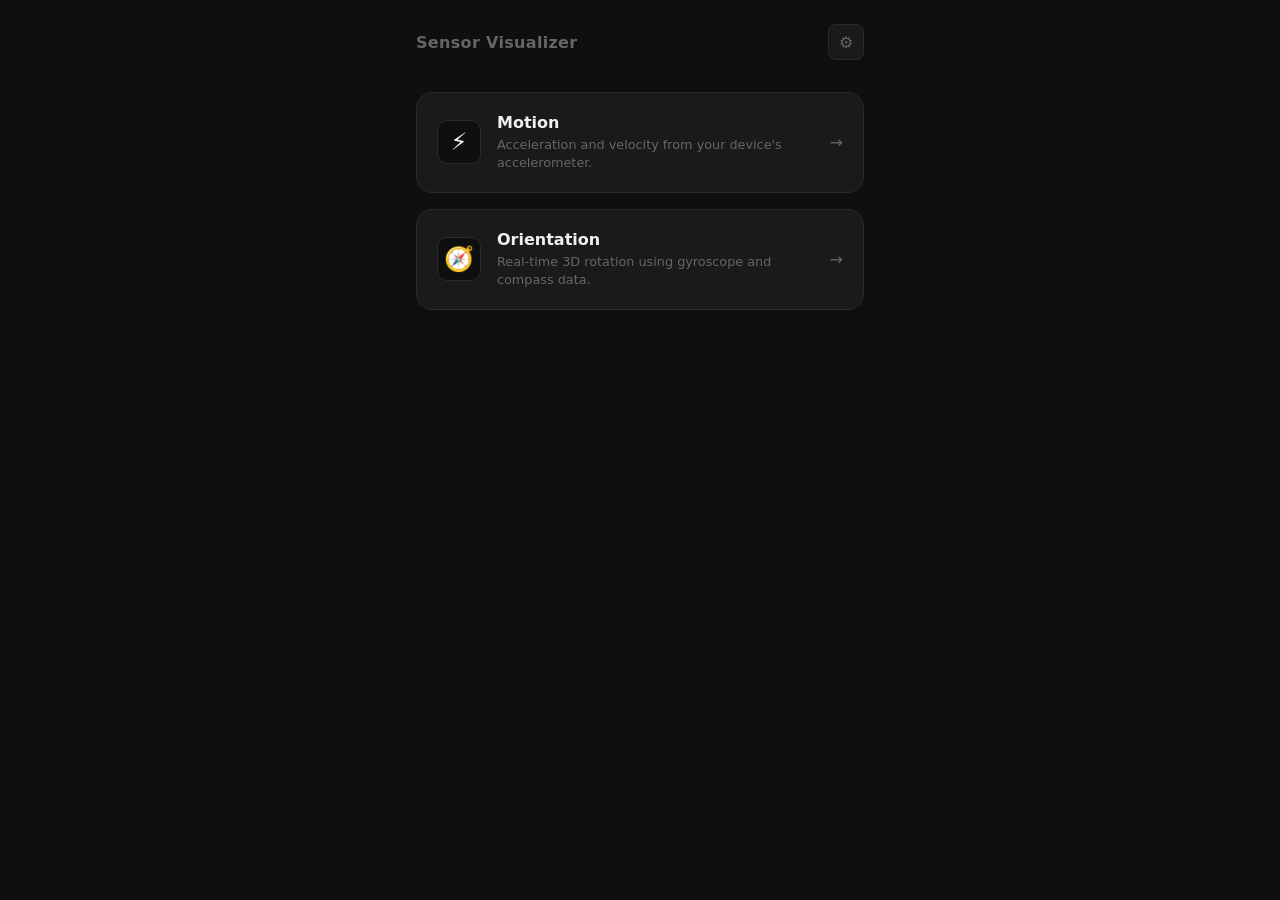
==== index.html @ a79a8cce "index page" ====
<!DOCTYPE html>
<html lang="en">
<head>
  <meta charset="UTF-8">
  <meta name="viewport" content="width=device-width, initial-scale=1.0">
  <title>Sensor Visualizer</title>
  <link rel="stylesheet" href="style.css">
</head>
<body>

  <main id="app">

    <header id="top-bar">
      <span id="app-name">Sensor Visualizer</span>
      <button id="settings-btn">⚙</button>
    </header>

    <section id="cards">

      <a href="./motion/index.html" class="sensor-card">
        <div class="card-icon">⚡</div>
        <div class="card-body">
          <h2>Motion</h2>
          <p>Acceleration and velocity from your device's accelerometer.</p>
        </div>
        <div class="card-arrow">→</div>
      </a>

      <a href="./orientation/index.html" class="sensor-card">
        <div class="card-icon">🧭</div>
        <div class="card-body">
          <h2>Orientation</h2>
          <p>Real-time 3D rotation using gyroscope and compass data.</p>
        </div>
        <div class="card-arrow">→</div>
      </a>

    </section>

  </main>

  <script src="app.js"></script>
</body>
</html>
---- style.css ----
*, *::before, *::after {
  box-sizing: border-box;
  margin: 0;
  padding: 0;
}

:root {
  --bg: #0f0f0f;
  --surface: #1a1a1a;
  --border: #2a2a2a;
  --text-primary: #f0f0f0;
  --text-muted: #666;
  --accent: #7c6aff;
  --font: 'Inter', system-ui, sans-serif;
}

body {
  background-color: var(--bg);
  color: var(--text-primary);
  font-family: var(--font);
  min-height: 100vh;
  display: flex;
  justify-content: center;
}

#app {
  width: 100%;
  max-width: 480px;
  padding: 1.5rem 1rem;
  display: flex;
  flex-direction: column;
  gap: 2rem;
}

/* Header */
#top-bar {
  display: flex;
  align-items: center;
  justify-content: space-between;
}

#app-name {
  font-size: 1rem;
  font-weight: 600;
  letter-spacing: 0.02em;
  color: var(--text-muted);
}

#settings-btn {
  background: var(--surface);
  border: 1px solid var(--border);
  color: var(--text-muted);
  border-radius: 8px;
  width: 36px;
  height: 36px;
  cursor: pointer;
  font-size: 1rem;
  display: flex;
  align-items: center;
  justify-content: center;
  transition: border-color 0.2s;
}

#settings-btn:hover {
  border-color: var(--accent);
}

/* Cards */
#cards {
  display: flex;
  flex-direction: column;
  gap: 1rem;
}

.sensor-card {
  display: flex;
  align-items: center;
  gap: 1rem;
  background: var(--surface);
  border: 1px solid var(--border);
  border-radius: 16px;
  padding: 1.25rem;
  text-decoration: none;
  color: inherit;
  transition: border-color 0.2s;
}

.sensor-card:hover {
  border-color: var(--accent);
}

.card-icon {
  font-size: 1.5rem;
  width: 44px;
  height: 44px;
  background: var(--bg);
  border: 1px solid var(--border);
  border-radius: 10px;
  display: flex;
  align-items: center;
  justify-content: center;
  flex-shrink: 0;
}

.card-body {
  flex: 1;
}

.card-body h2 {
  font-size: 1rem;
  font-weight: 600;
  margin-bottom: 0.25rem;
  color: var(--text-primary);
}

.card-body p {
  font-size: 0.8rem;
  color: var(--text-muted);
  line-height: 1.4;
}

.card-arrow {
  font-size: 1rem;
  color: var(--text-muted);
  flex-shrink: 0;
  transition: color 0.2s, transform 0.2s;
}

.sensor-card:hover .card-arrow {
  color: var(--accent);
  transform: translateX(3px);
}
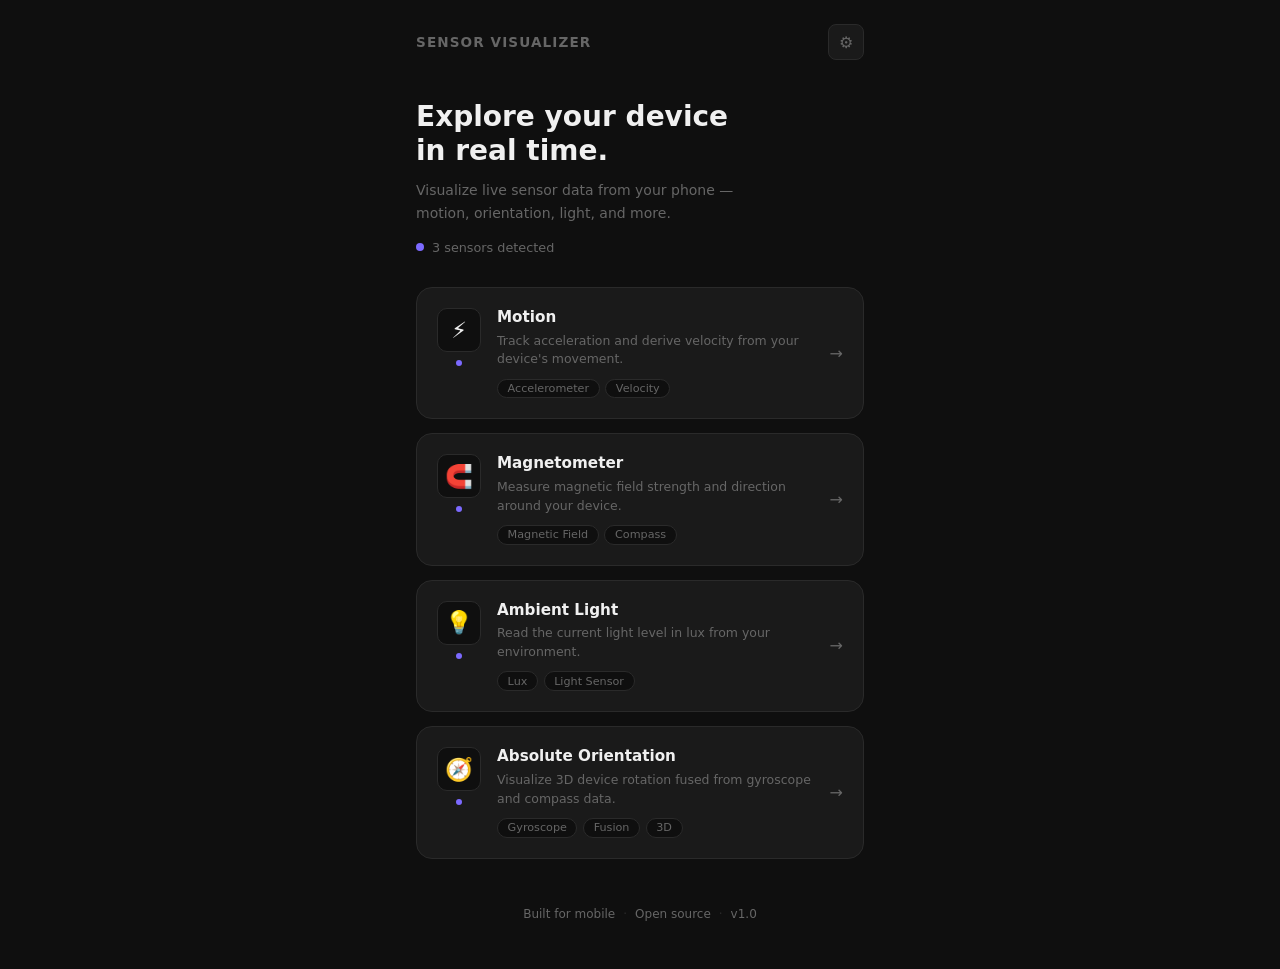
==== commit 4a595df6: "Redid index.html and style.css, added app.js" ====
--- a/index.html
+++ b/index.html
@@ -15,28 +15,92 @@
       <button id="settings-btn">⚙</button>
     </header>
 
+    <section id="hero">
+      <h1>Explore your device<br>in real time.</h1>
+      <p>Visualize live sensor data from your phone — motion, orientation, light, and more.</p>
+      <div id="sensor-status">
+        <span class="status-dot"></span>
+        <span id="sensor-count">Detecting sensors...</span>
+      </div>
+    </section>
+
     <section id="cards">
 
-      <a href="./motion/index.html" class="sensor-card">
-        <div class="card-icon">⚡</div>
+      <a href="./sensors/motion/" class="sensor-card">
+        <div class="card-top">
+          <div class="card-icon">⚡</div>
+          <span class="live-dot"></span>
+        </div>
         <div class="card-body">
           <h2>Motion</h2>
-          <p>Acceleration and velocity from your device's accelerometer.</p>
+          <p>Track acceleration and derive velocity from your device's movement.</p>
+          <div class="card-tags">
+            <span class="tag">Accelerometer</span>
+            <span class="tag">Velocity</span>
+          </div>
         </div>
         <div class="card-arrow">→</div>
       </a>
 
-      <a href="./orientation/index.html" class="sensor-card">
-        <div class="card-icon">🧭</div>
+      <a href="./sensors/magnetometer/" class="sensor-card">
+        <div class="card-top">
+          <div class="card-icon">🧲</div>
+          <span class="live-dot"></span>
+        </div>
         <div class="card-body">
-          <h2>Orientation</h2>
-          <p>Real-time 3D rotation using gyroscope and compass data.</p>
+          <h2>Magnetometer</h2>
+          <p>Measure magnetic field strength and direction around your device.</p>
+          <div class="card-tags">
+            <span class="tag">Magnetic Field</span>
+            <span class="tag">Compass</span>
+          </div>
+        </div>
+        <div class="card-arrow">→</div>
+      </a>
+
+      <a href="./sensors/ambient-light/" class="sensor-card">
+        <div class="card-top">
+          <div class="card-icon">💡</div>
+          <span class="live-dot"></span>
+        </div>
+        <div class="card-body">
+          <h2>Ambient Light</h2>
+          <p>Read the current light level in lux from your environment.</p>
+          <div class="card-tags">
+            <span class="tag">Lux</span>
+            <span class="tag">Light Sensor</span>
+          </div>
+        </div>
+        <div class="card-arrow">→</div>
+      </a>
+
+      <a href="./sensors/absolute-orientation/" class="sensor-card">
+        <div class="card-top">
+          <div class="card-icon">🧭</div>
+          <span class="live-dot"></span>
+        </div>
+        <div class="card-body">
+          <h2>Absolute Orientation</h2>
+          <p>Visualize 3D device rotation fused from gyroscope and compass data.</p>
+          <div class="card-tags">
+            <span class="tag">Gyroscope</span>
+            <span class="tag">Fusion</span>
+            <span class="tag">3D</span>
+          </div>
         </div>
         <div class="card-arrow">→</div>
       </a>
 
     </section>
 
+    <footer id="footer">
+      <span>Built for mobile</span>
+      <span class="footer-dot">·</span>
+      <span>Open source</span>
+      <span class="footer-dot">·</span>
+      <span>v1.0</span>
+    </footer>
+
   </main>
 
   <script src="app.js"></script>
--- a/style.css
+++ b/style.css
@@ -26,7 +26,7 @@
 #app {
   width: 100%;
   max-width: 480px;
-  padding: 1.5rem 1rem;
+  padding: 1.5rem 1rem 3rem;
   display: flex;
   flex-direction: column;
   gap: 2rem;
@@ -40,9 +40,10 @@
 }
 
 #app-name {
-  font-size: 1rem;
+  font-size: 0.85rem;
   font-weight: 600;
-  letter-spacing: 0.02em;
+  letter-spacing: 0.08em;
+  text-transform: uppercase;
   color: var(--text-muted);
 }
 
@@ -65,16 +66,63 @@
   border-color: var(--accent);
 }
 
+/* Hero */
+#hero {
+  display: flex;
+  flex-direction: column;
+  gap: 0.75rem;
+  padding-top: 0.5rem;
+}
+
+#hero h1 {
+  font-size: 1.75rem;
+  font-weight: 700;
+  line-height: 1.2;
+  color: var(--text-primary);
+}
+
+#hero p {
+  font-size: 0.875rem;
+  color: var(--text-muted);
+  line-height: 1.6;
+  max-width: 340px;
+}
+
+#sensor-status {
+  display: flex;
+  align-items: center;
+  gap: 0.5rem;
+  margin-top: 0.25rem;
+}
+
+.status-dot {
+  width: 8px;
+  height: 8px;
+  border-radius: 50%;
+  background: var(--accent);
+  animation: pulse 2s infinite;
+}
+
+#sensor-count {
+  font-size: 0.8rem;
+  color: var(--text-muted);
+}
+
+@keyframes pulse {
+  0%, 100% { opacity: 1; transform: scale(1); }
+  50% { opacity: 0.4; transform: scale(0.85); }
+}
+
 /* Cards */
 #cards {
   display: flex;
   flex-direction: column;
-  gap: 1rem;
+  gap: 0.875rem;
 }
 
 .sensor-card {
   display: flex;
-  align-items: center;
+  align-items: flex-start;
   gap: 1rem;
   background: var(--surface);
   border: 1px solid var(--border);
@@ -82,15 +130,25 @@
   padding: 1.25rem;
   text-decoration: none;
   color: inherit;
-  transition: border-color 0.2s;
+  transition: border-color 0.2s, background 0.2s;
+  position: relative;
 }
 
 .sensor-card:hover {
   border-color: var(--accent);
+  background: #1e1e1e;
+}
+
+.card-top {
+  display: flex;
+  flex-direction: column;
+  align-items: center;
+  gap: 0.5rem;
+  flex-shrink: 0;
 }
 
 .card-icon {
-  font-size: 1.5rem;
+  font-size: 1.4rem;
   width: 44px;
   height: 44px;
   background: var(--bg);
@@ -99,34 +157,75 @@
   display: flex;
   align-items: center;
   justify-content: center;
-  flex-shrink: 0;
+}
+
+.live-dot {
+  width: 6px;
+  height: 6px;
+  border-radius: 50%;
+  background: var(--accent);
+  animation: pulse 2s infinite;
 }
 
 .card-body {
   flex: 1;
+  display: flex;
+  flex-direction: column;
+  gap: 0.35rem;
 }
 
 .card-body h2 {
-  font-size: 1rem;
+  font-size: 0.95rem;
   font-weight: 600;
-  margin-bottom: 0.25rem;
   color: var(--text-primary);
 }
 
 .card-body p {
-  font-size: 0.8rem;
-  color: var(--text-muted);
-  line-height: 1.4;
+  font-size: 0.78rem;
+  color: var(--text-muted);
+  line-height: 1.5;
+}
+
+.card-tags {
+  display: flex;
+  flex-wrap: wrap;
+  gap: 0.35rem;
+  margin-top: 0.25rem;
+}
+
+.tag {
+  font-size: 0.7rem;
+  color: var(--text-muted);
+  background: var(--bg);
+  border: 1px solid var(--border);
+  border-radius: 999px;
+  padding: 0.15rem 0.6rem;
 }
 
 .card-arrow {
   font-size: 1rem;
   color: var(--text-muted);
   flex-shrink: 0;
+  align-self: center;
   transition: color 0.2s, transform 0.2s;
 }
 
 .sensor-card:hover .card-arrow {
   color: var(--accent);
   transform: translateX(3px);
+}
+
+/* Footer */
+#footer {
+  display: flex;
+  justify-content: center;
+  align-items: center;
+  gap: 0.5rem;
+  font-size: 0.75rem;
+  color: var(--text-muted);
+  padding-top: 1rem;
+}
+
+.footer-dot {
+  opacity: 0.3;
 }
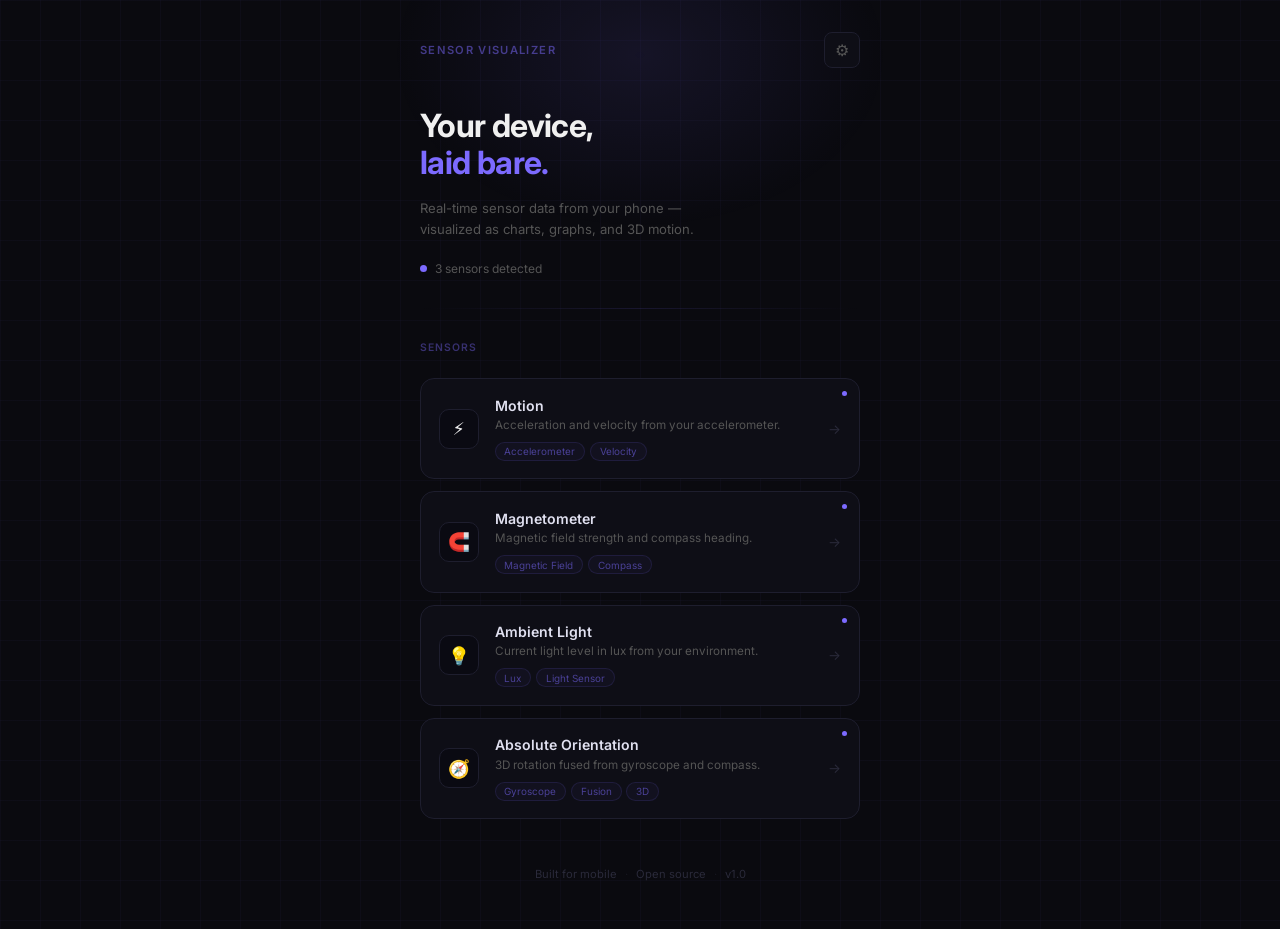
==== commit 49948144: "index page redesign with glass distortion" ====
--- a/index.html
+++ b/index.html
@@ -8,6 +8,16 @@
 </head>
 <body>
 
+  <!-- SVG filter definition -->
+  <svg id="filters" style="position:absolute;width:0;height:0;">
+    <defs>
+      <filter id="glass-distort" x="-50%" y="-50%" width="200%" height="200%" color-interpolation-filters="linearRGB">
+        <feTurbulence id="turbulence" type="turbulence" baseFrequency="0" numOctaves="3" result="noise" seed="2"/>
+        <feDisplacementMap in="SourceGraphic" in2="noise" scale="0" xChannelSelector="R" yChannelSelector="G"/>
+      </filter>
+    </defs>
+  </svg>
+
   <main id="app">
 
     <header id="top-bar">
@@ -16,24 +26,25 @@
     </header>
 
     <section id="hero">
-      <h1>Explore your device<br>in real time.</h1>
-      <p>Visualize live sensor data from your phone — motion, orientation, light, and more.</p>
+      <h1>Your device,<br><span>laid bare.</span></h1>
+      <p>Real-time sensor data from your phone — visualized as charts, graphs, and 3D motion.</p>
       <div id="sensor-status">
         <span class="status-dot"></span>
         <span id="sensor-count">Detecting sensors...</span>
       </div>
     </section>
 
+    <div class="divider"></div>
+
     <section id="cards">
+      <p class="section-label">Sensors</p>
 
       <a href="./sensors/motion/" class="sensor-card">
-        <div class="card-top">
-          <div class="card-icon">⚡</div>
-          <span class="live-dot"></span>
-        </div>
+        <span class="live-dot"></span>
+        <div class="card-icon">⚡</div>
         <div class="card-body">
           <h2>Motion</h2>
-          <p>Track acceleration and derive velocity from your device's movement.</p>
+          <p>Acceleration and velocity from your accelerometer.</p>
           <div class="card-tags">
             <span class="tag">Accelerometer</span>
             <span class="tag">Velocity</span>
@@ -43,13 +54,11 @@
       </a>
 
       <a href="./sensors/magnetometer/" class="sensor-card">
-        <div class="card-top">
-          <div class="card-icon">🧲</div>
-          <span class="live-dot"></span>
-        </div>
+        <span class="live-dot"></span>
+        <div class="card-icon">🧲</div>
         <div class="card-body">
           <h2>Magnetometer</h2>
-          <p>Measure magnetic field strength and direction around your device.</p>
+          <p>Magnetic field strength and compass heading.</p>
           <div class="card-tags">
             <span class="tag">Magnetic Field</span>
             <span class="tag">Compass</span>
@@ -59,13 +68,11 @@
       </a>
 
       <a href="./sensors/ambient-light/" class="sensor-card">
-        <div class="card-top">
-          <div class="card-icon">💡</div>
-          <span class="live-dot"></span>
-        </div>
+        <span class="live-dot"></span>
+        <div class="card-icon">💡</div>
         <div class="card-body">
           <h2>Ambient Light</h2>
-          <p>Read the current light level in lux from your environment.</p>
+          <p>Current light level in lux from your environment.</p>
           <div class="card-tags">
             <span class="tag">Lux</span>
             <span class="tag">Light Sensor</span>
@@ -75,13 +82,11 @@
       </a>
 
       <a href="./sensors/absolute-orientation/" class="sensor-card">
-        <div class="card-top">
-          <div class="card-icon">🧭</div>
-          <span class="live-dot"></span>
-        </div>
+        <span class="live-dot"></span>
+        <div class="card-icon">🧭</div>
         <div class="card-body">
           <h2>Absolute Orientation</h2>
-          <p>Visualize 3D device rotation fused from gyroscope and compass data.</p>
+          <p>3D rotation fused from gyroscope and compass.</p>
           <div class="card-tags">
             <span class="tag">Gyroscope</span>
             <span class="tag">Fusion</span>
--- a/style.css
+++ b/style.css
@@ -1,3 +1,5 @@
+@import url('https://fonts.googleapis.com/css2?family=Inter:wght@400;500;600;700&display=swap');
+
 *, *::before, *::after {
   box-sizing: border-box;
   margin: 0;
@@ -5,31 +7,56 @@
 }
 
 :root {
-  --bg: #0f0f0f;
-  --surface: #1a1a1a;
-  --border: #2a2a2a;
+  --bg: #0a0a0f;
+  --surface: #0e0e16;
+  --border: #1e1e2e;
   --text-primary: #f0f0f0;
-  --text-muted: #666;
+  --text-muted: #555;
   --accent: #7c6aff;
   --font: 'Inter', system-ui, sans-serif;
 }
 
 body {
   background-color: var(--bg);
+  background-image:
+    linear-gradient(rgba(124,106,255,0.03) 1px, transparent 1px),
+    linear-gradient(90deg, rgba(124,106,255,0.03) 1px, transparent 1px);
+  background-size: 40px 40px;
   color: var(--text-primary);
   font-family: var(--font);
   min-height: 100vh;
   display: flex;
   justify-content: center;
+  overflow-x: hidden;
+}
+
+body::before {
+  content: '';
+  position: fixed;
+  top: -120px;
+  left: 50%;
+  transform: translateX(-50%);
+  width: 500px;
+  height: 350px;
+  background: radial-gradient(ellipse, rgba(124,106,255,0.1) 0%, transparent 70%);
+  pointer-events: none;
+  z-index: 0;
 }
 
 #app {
   width: 100%;
   max-width: 480px;
-  padding: 1.5rem 1rem 3rem;
+  padding: 2rem 1.25rem 3rem;
   display: flex;
   flex-direction: column;
   gap: 2rem;
+  position: relative;
+  z-index: 1;
+}
+
+/* Filter applied to app when ripple active */
+#app.distorting {
+  filter: url(#glass-distort);
 }
 
 /* Header */
@@ -40,11 +67,12 @@
 }
 
 #app-name {
-  font-size: 0.85rem;
+  font-size: 0.7rem;
   font-weight: 600;
-  letter-spacing: 0.08em;
+  letter-spacing: 0.12em;
   text-transform: uppercase;
-  color: var(--text-muted);
+  color: var(--accent);
+  opacity: 0.5;
 }
 
 #settings-btn {
@@ -70,22 +98,27 @@
 #hero {
   display: flex;
   flex-direction: column;
-  gap: 0.75rem;
+  gap: 1rem;
   padding-top: 0.5rem;
 }
 
 #hero h1 {
-  font-size: 1.75rem;
+  font-size: 2rem;
   font-weight: 700;
-  line-height: 1.2;
+  line-height: 1.15;
+  letter-spacing: -0.02em;
   color: var(--text-primary);
 }
 
+#hero h1 span {
+  color: var(--accent);
+}
+
 #hero p {
-  font-size: 0.875rem;
-  color: var(--text-muted);
-  line-height: 1.6;
-  max-width: 340px;
+  font-size: 0.82rem;
+  color: var(--text-muted);
+  line-height: 1.65;
+  max-width: 300px;
 }
 
 #sensor-status {
@@ -96,118 +129,144 @@
 }
 
 .status-dot {
-  width: 8px;
-  height: 8px;
+  width: 7px;
+  height: 7px;
   border-radius: 50%;
   background: var(--accent);
   animation: pulse 2s infinite;
 }
 
 #sensor-count {
-  font-size: 0.8rem;
+  font-size: 0.75rem;
   color: var(--text-muted);
 }
 
 @keyframes pulse {
   0%, 100% { opacity: 1; transform: scale(1); }
-  50% { opacity: 0.4; transform: scale(0.85); }
+  50% { opacity: 0.3; transform: scale(0.8); }
+}
+
+/* Divider */
+.divider {
+  height: 1px;
+  background: linear-gradient(90deg, transparent, #7c6aff22, transparent);
 }
 
 /* Cards */
 #cards {
   display: flex;
   flex-direction: column;
-  gap: 0.875rem;
+  gap: 0.75rem;
+}
+
+.section-label {
+  font-size: 0.65rem;
+  font-weight: 600;
+  letter-spacing: 0.1em;
+  text-transform: uppercase;
+  color: var(--accent);
+  opacity: 0.4;
+  margin-bottom: 0.75rem;
+  display: block;
 }
 
 .sensor-card {
   display: flex;
-  align-items: flex-start;
+  align-items: center;
   gap: 1rem;
   background: var(--surface);
   border: 1px solid var(--border);
-  border-radius: 16px;
-  padding: 1.25rem;
+  border-radius: 14px;
+  padding: 1.1rem;
   text-decoration: none;
   color: inherit;
-  transition: border-color 0.2s, background 0.2s;
   position: relative;
+  overflow: hidden;
+  transition: border-color 0.2s;
 }
 
 .sensor-card:hover {
-  border-color: var(--accent);
-  background: #1e1e1e;
-}
-
-.card-top {
-  display: flex;
-  flex-direction: column;
-  align-items: center;
-  gap: 0.5rem;
-  flex-shrink: 0;
-}
-
-.card-icon {
-  font-size: 1.4rem;
-  width: 44px;
-  height: 44px;
-  background: var(--bg);
-  border: 1px solid var(--border);
-  border-radius: 10px;
-  display: flex;
-  align-items: center;
-  justify-content: center;
+  border-color: #7c6aff55;
+}
+
+.sensor-card::after {
+  content: '';
+  position: absolute;
+  inset: 0;
+  background: linear-gradient(135deg, #7c6aff08 0%, transparent 60%);
+  opacity: 0;
+  transition: opacity 0.2s;
+  pointer-events: none;
+}
+
+.sensor-card:hover::after {
+  opacity: 1;
 }
 
 .live-dot {
-  width: 6px;
-  height: 6px;
+  position: absolute;
+  top: 12px;
+  right: 12px;
+  width: 5px;
+  height: 5px;
   border-radius: 50%;
   background: var(--accent);
   animation: pulse 2s infinite;
 }
 
+.card-icon {
+  font-size: 1.1rem;
+  width: 40px;
+  height: 40px;
+  border-radius: 10px;
+  background: #0a0a12;
+  border: 1px solid var(--border);
+  display: flex;
+  align-items: center;
+  justify-content: center;
+  flex-shrink: 0;
+}
+
 .card-body {
   flex: 1;
   display: flex;
   flex-direction: column;
-  gap: 0.35rem;
+  gap: 0.2rem;
 }
 
 .card-body h2 {
-  font-size: 0.95rem;
+  font-size: 0.88rem;
   font-weight: 600;
-  color: var(--text-primary);
+  color: #e0e0f0;
 }
 
 .card-body p {
-  font-size: 0.78rem;
-  color: var(--text-muted);
-  line-height: 1.5;
+  font-size: 0.73rem;
+  color: var(--text-muted);
+  line-height: 1.4;
 }
 
 .card-tags {
   display: flex;
+  gap: 0.3rem;
+  margin-top: 0.35rem;
   flex-wrap: wrap;
-  gap: 0.35rem;
-  margin-top: 0.25rem;
 }
 
 .tag {
-  font-size: 0.7rem;
-  color: var(--text-muted);
-  background: var(--bg);
-  border: 1px solid var(--border);
+  font-size: 0.62rem;
+  color: #7c6aff88;
+  background: #7c6aff0a;
+  border: 1px solid #7c6aff22;
   border-radius: 999px;
-  padding: 0.15rem 0.6rem;
+  padding: 0.15rem 0.55rem;
 }
 
 .card-arrow {
-  font-size: 1rem;
-  color: var(--text-muted);
+  font-size: 0.85rem;
+  color: #2a2a3a;
   flex-shrink: 0;
-  align-self: center;
-  transition: color 0.2s, transform 0.2s;
+  transition: color 0.15s, transform 0.15s;
 }
 
 .sensor-card:hover .card-arrow {
@@ -221,11 +280,9 @@
   justify-content: center;
   align-items: center;
   gap: 0.5rem;
-  font-size: 0.75rem;
-  color: var(--text-muted);
+  font-size: 0.7rem;
+  color: #2a2a3a;
   padding-top: 1rem;
 }
 
-.footer-dot {
-  opacity: 0.3;
-}+.footer-dot { opacity: 0.4; }
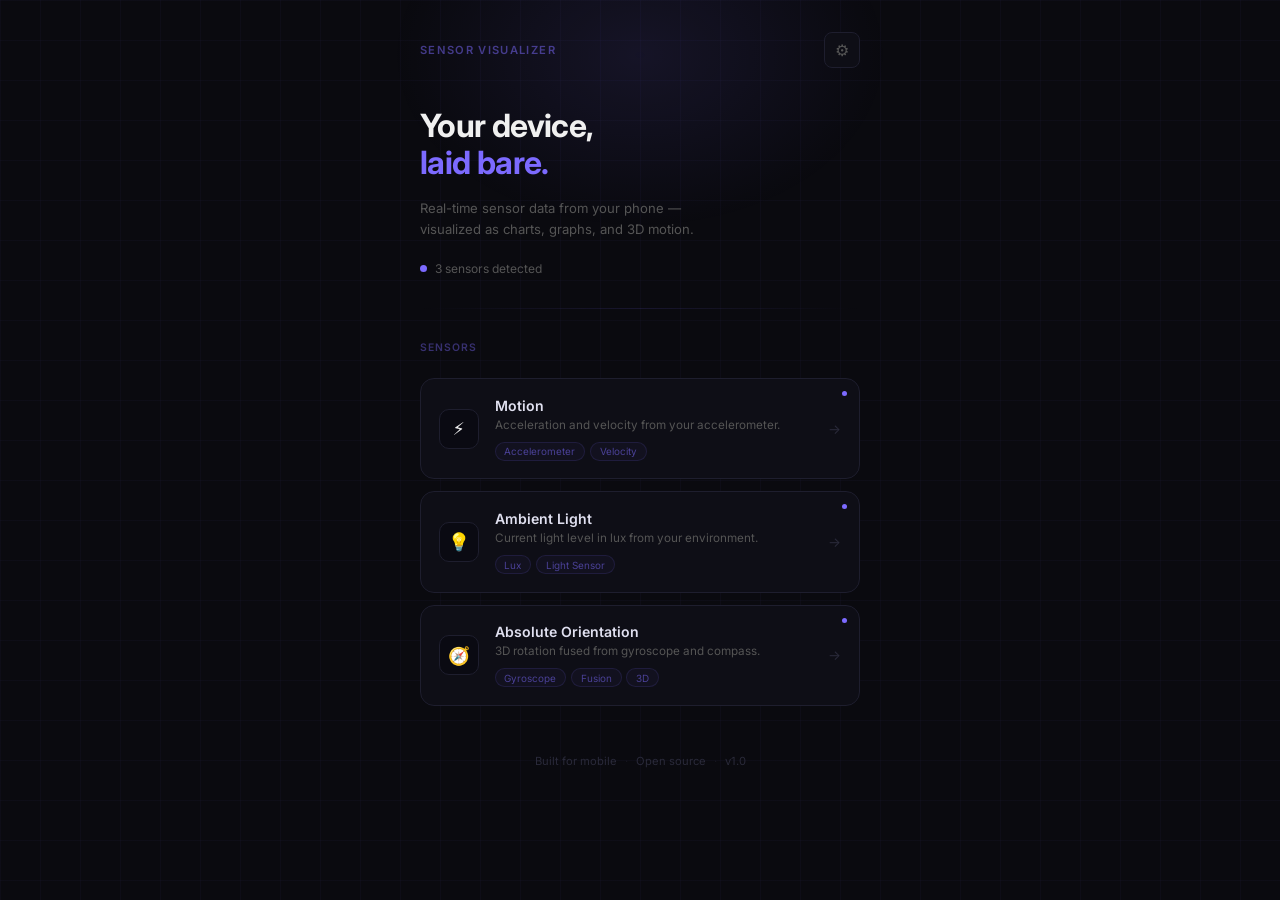
==== commit d427f5a4: "add ambient light page, remove magnetometer" ====
--- a/index.html
+++ b/index.html
@@ -7,24 +7,11 @@
   <link rel="stylesheet" href="style.css">
 </head>
 <body>
-
-  <!-- SVG filter definition -->
-  <svg id="filters" style="position:absolute;width:0;height:0;">
-    <defs>
-      <filter id="glass-distort" x="-50%" y="-50%" width="200%" height="200%" color-interpolation-filters="linearRGB">
-        <feTurbulence id="turbulence" type="turbulence" baseFrequency="0" numOctaves="3" result="noise" seed="2"/>
-        <feDisplacementMap in="SourceGraphic" in2="noise" scale="0" xChannelSelector="R" yChannelSelector="G"/>
-      </filter>
-    </defs>
-  </svg>
-
   <main id="app">
-
     <header id="top-bar">
       <span id="app-name">Sensor Visualizer</span>
       <button id="settings-btn">⚙</button>
     </header>
-
     <section id="hero">
       <h1>Your device,<br><span>laid bare.</span></h1>
       <p>Real-time sensor data from your phone — visualized as charts, graphs, and 3D motion.</p>
@@ -33,12 +20,9 @@
         <span id="sensor-count">Detecting sensors...</span>
       </div>
     </section>
-
     <div class="divider"></div>
-
     <section id="cards">
       <p class="section-label">Sensors</p>
-
       <a href="./sensors/motion/" class="sensor-card">
         <span class="live-dot"></span>
         <div class="card-icon">⚡</div>
@@ -52,21 +36,6 @@
         </div>
         <div class="card-arrow">→</div>
       </a>
-
-      <a href="./sensors/magnetometer/" class="sensor-card">
-        <span class="live-dot"></span>
-        <div class="card-icon">🧲</div>
-        <div class="card-body">
-          <h2>Magnetometer</h2>
-          <p>Magnetic field strength and compass heading.</p>
-          <div class="card-tags">
-            <span class="tag">Magnetic Field</span>
-            <span class="tag">Compass</span>
-          </div>
-        </div>
-        <div class="card-arrow">→</div>
-      </a>
-
       <a href="./sensors/ambient-light/" class="sensor-card">
         <span class="live-dot"></span>
         <div class="card-icon">💡</div>
@@ -80,7 +49,6 @@
         </div>
         <div class="card-arrow">→</div>
       </a>
-
       <a href="./sensors/absolute-orientation/" class="sensor-card">
         <span class="live-dot"></span>
         <div class="card-icon">🧭</div>
@@ -95,9 +63,7 @@
         </div>
         <div class="card-arrow">→</div>
       </a>
-
     </section>
-
     <footer id="footer">
       <span>Built for mobile</span>
       <span class="footer-dot">·</span>
@@ -105,9 +71,7 @@
       <span class="footer-dot">·</span>
       <span>v1.0</span>
     </footer>
-
   </main>
-
   <script src="app.js"></script>
 </body>
 </html>
--- a/style.css
+++ b/style.css
@@ -54,9 +54,28 @@
   z-index: 1;
 }
 
-/* Filter applied to app when ripple active */
-#app.distorting {
-  filter: url(#glass-distort);
+/* Purple haze bloom on tap/click */
+.haze-blob {
+  position: fixed;
+  border-radius: 50%;
+  width: 320px;
+  height: 320px;
+  background: radial-gradient(ellipse, rgba(124,106,255,0.18) 0%, rgba(124,106,255,0.06) 40%, transparent 70%);
+  pointer-events: none;
+  transform: translate(-50%, -50%) scale(0);
+  filter: blur(32px);
+  z-index: 999;
+  animation: none;
+}
+
+.haze-blob.active {
+  animation: haze-bloom 900ms ease-out forwards;
+}
+
+@keyframes haze-bloom {
+  0%   { transform: translate(-50%, -50%) scale(0);   opacity: 1; }
+  40%  { transform: translate(-50%, -50%) scale(1);   opacity: 0.85; }
+  100% { transform: translate(-50%, -50%) scale(1.4); opacity: 0; }
 }
 
 /* Header */
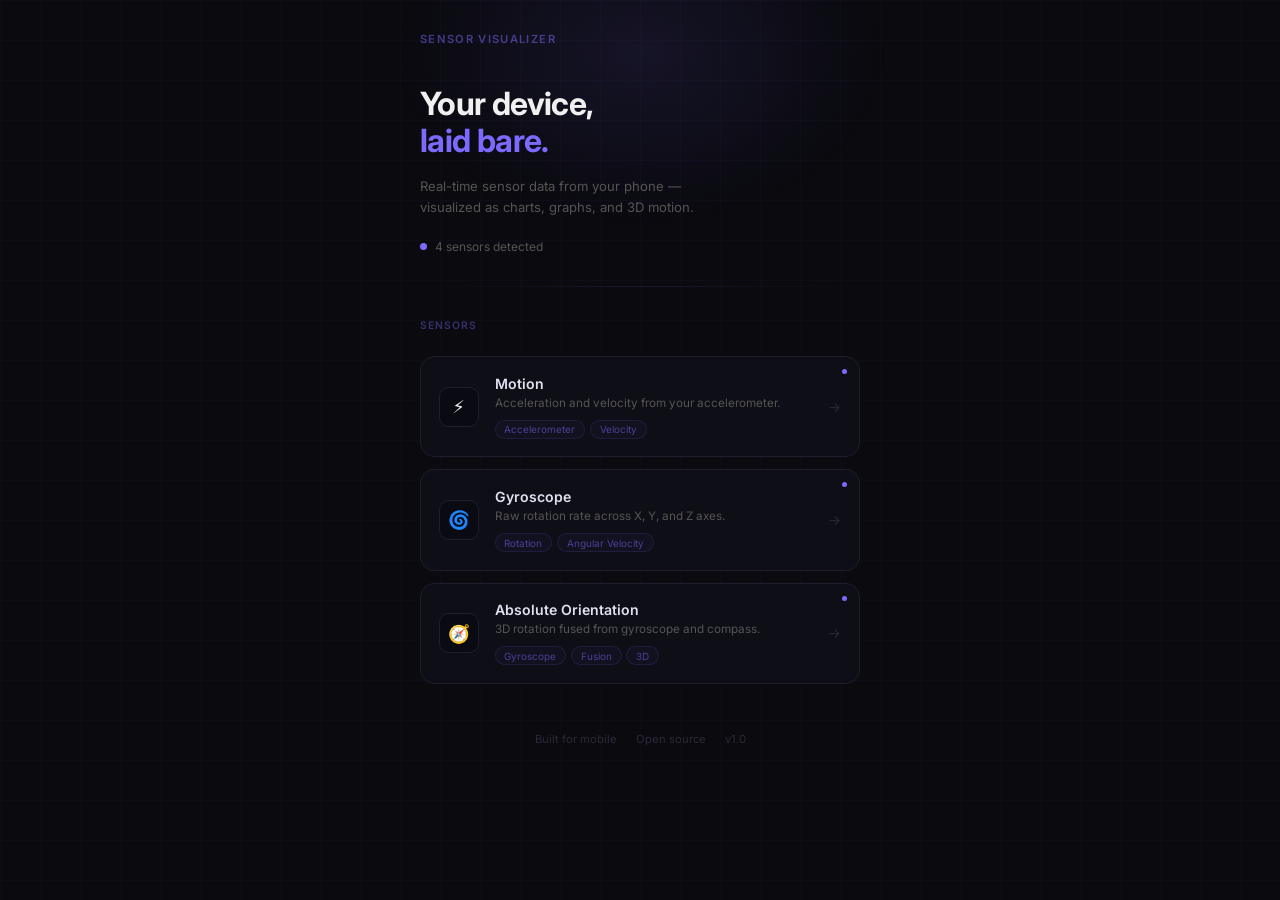
==== commit 974bec36: "add gyroscope page, remove magnetometer and ambient light, clean up settings button" ====
--- a/index.html
+++ b/index.html
@@ -10,7 +10,6 @@
   <main id="app">
     <header id="top-bar">
       <span id="app-name">Sensor Visualizer</span>
-      <button id="settings-btn">⚙</button>
     </header>
     <section id="hero">
       <h1>Your device,<br><span>laid bare.</span></h1>
@@ -36,15 +35,15 @@
         </div>
         <div class="card-arrow">→</div>
       </a>
-      <a href="./sensors/ambient-light/" class="sensor-card">
+      <a href="./sensors/gyroscope/" class="sensor-card">
         <span class="live-dot"></span>
-        <div class="card-icon">💡</div>
+        <div class="card-icon">🌀</div>
         <div class="card-body">
-          <h2>Ambient Light</h2>
-          <p>Current light level in lux from your environment.</p>
+          <h2>Gyroscope</h2>
+          <p>Raw rotation rate across X, Y, and Z axes.</p>
           <div class="card-tags">
-            <span class="tag">Lux</span>
-            <span class="tag">Light Sensor</span>
+            <span class="tag">Rotation</span>
+            <span class="tag">Angular Velocity</span>
           </div>
         </div>
         <div class="card-arrow">→</div>
--- a/style.css
+++ b/style.css
@@ -94,25 +94,6 @@
   opacity: 0.5;
 }
 
-#settings-btn {
-  background: var(--surface);
-  border: 1px solid var(--border);
-  color: var(--text-muted);
-  border-radius: 8px;
-  width: 36px;
-  height: 36px;
-  cursor: pointer;
-  font-size: 1rem;
-  display: flex;
-  align-items: center;
-  justify-content: center;
-  transition: border-color 0.2s;
-}
-
-#settings-btn:hover {
-  border-color: var(--accent);
-}
-
 /* Hero */
 #hero {
   display: flex;
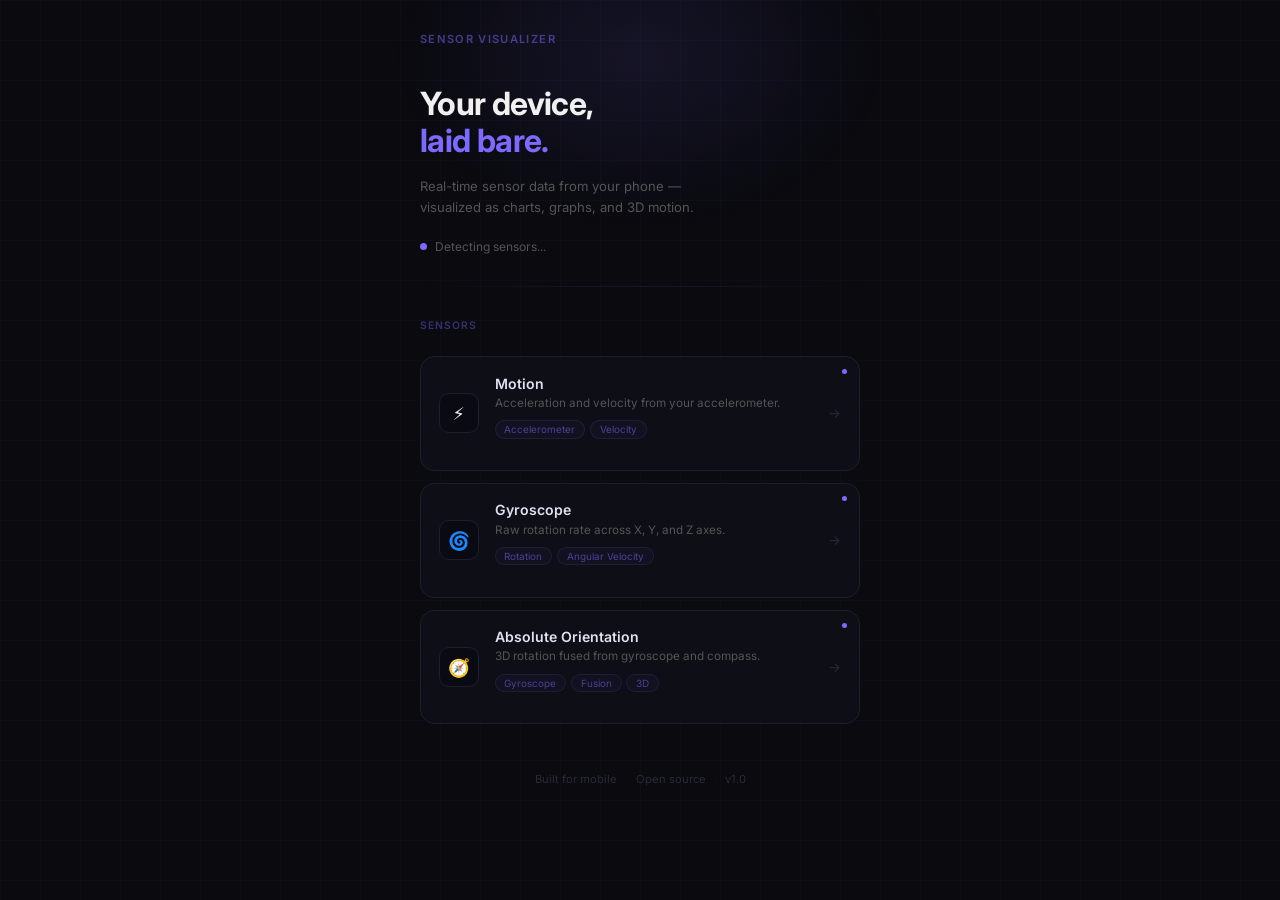
==== commit 220ca4a2: "rebuild gyroscope page to match motion layout" ====
--- a/index.html
+++ b/index.html
@@ -32,6 +32,7 @@
             <span class="tag">Accelerometer</span>
             <span class="tag">Velocity</span>
           </div>
+          <span class="badge" id="badge-motion"></span>
         </div>
         <div class="card-arrow">→</div>
       </a>
@@ -45,6 +46,7 @@
             <span class="tag">Rotation</span>
             <span class="tag">Angular Velocity</span>
           </div>
+          <span class="badge" id="badge-gyroscope"></span>
         </div>
         <div class="card-arrow">→</div>
       </a>
@@ -59,6 +61,7 @@
             <span class="tag">Fusion</span>
             <span class="tag">3D</span>
           </div>
+          <span class="badge" id="badge-orientation"></span>
         </div>
         <div class="card-arrow">→</div>
       </a>
--- a/style.css
+++ b/style.css
@@ -262,6 +262,26 @@
   padding: 0.15rem 0.55rem;
 }
 
+.badge {
+  font-size: 0.62rem;
+  border-radius: 999px;
+  padding: 0.15rem 0.55rem;
+  margin-top: 0.35rem;
+  align-self: flex-start;
+}
+
+.badge-available {
+  color: #6bffb8aa;
+  background: #6bffb80a;
+  border: 1px solid #6bffb822;
+}
+
+.badge-unsupported {
+  color: #ff6b6b88;
+  background: #ff6b6b0a;
+  border: 1px solid #ff6b6b22;
+}
+
 .card-arrow {
   font-size: 0.85rem;
   color: #2a2a3a;
